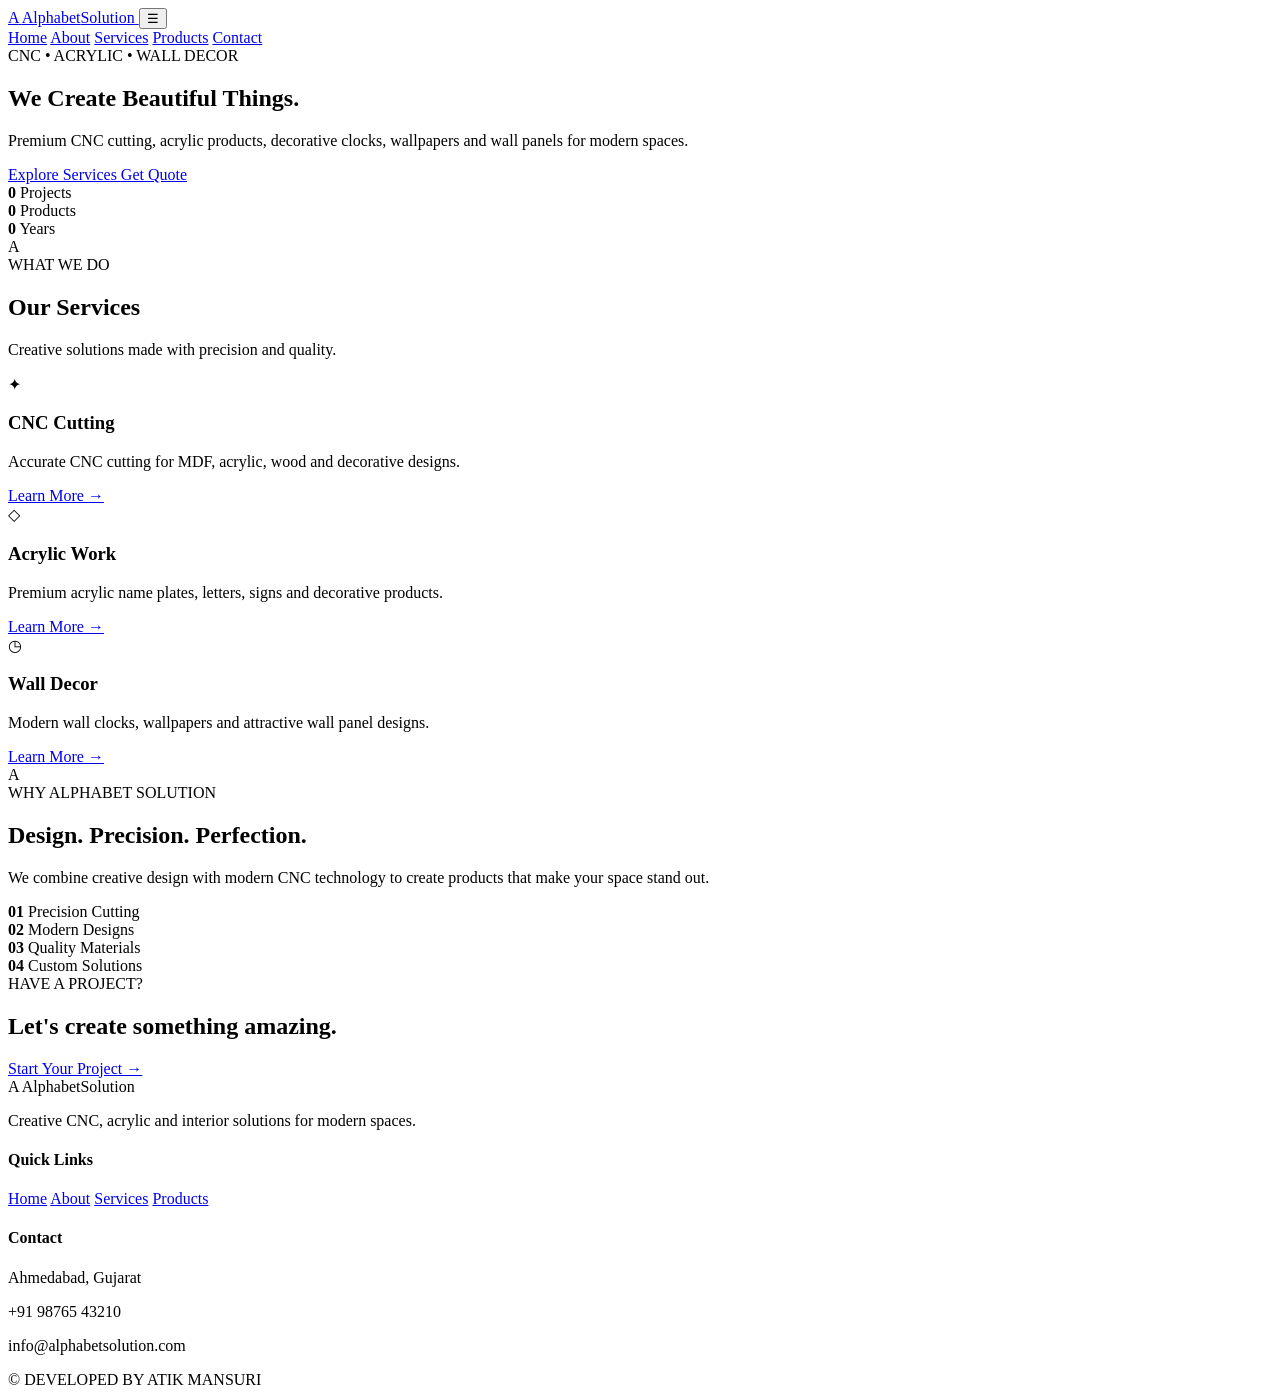
==== index.html @ 38afe5c3 "Add files via upload" ====
<!DOCTYPE html>
<html lang="en">
<head>
    <meta charset="UTF-8">
    <meta name="viewport" content="width=device-width, initial-scale=1.0">

    <title>Alphabet Solution | CNC & Interior Solutions</title>

    <link rel="stylesheet" href="./css/style.css">
    <script src="./js/script.js" defer></script>
</head>

<body>

<!-- NAVBAR -->
<header class="navbar">
    <a href="index.html" class="logo">
        <span class="logo-box">A</span>
        <span>Alphabet<span class="green">Solution</span></span>
    </a>

    <button class="menu-btn" id="menuBtn">☰</button>

    <nav id="nav">
        <a href="index.html" class="active">Home</a>
        <a href="about.html">About</a>
        <a href="services.html">Services</a>
        <a href="products.html">Products</a>
        <a href="contact.html">Contact</a>
    </nav>
</header>


<!-- HERO -->
<section class="hero">

    <div class="hero-content reveal-left">

        <div class="small-title">
            CNC • ACRYLIC • WALL DECOR
        </div>

        <h1>
            We Create
            <span>Beautiful Things.</span>
        </h1>

        <p>
            Premium CNC cutting, acrylic products, decorative
            clocks, wallpapers and wall panels for modern spaces.
        </p>

        <div class="hero-buttons">
            <a href="services.html" class="btn btn-primary">
                Explore Services
            </a>

            <a href="contact.html" class="btn btn-outline">
                Get Quote
            </a>
        </div>

        <div class="hero-mini-stats">
            <div>
                <strong data-count="500">0</strong>
                <span>Projects</span>
            </div>

            <div>
                <strong data-count="50">0</strong>
                <span>Products</span>
            </div>

            <div>
                <strong data-count="5">0</strong>
                <span>Years</span>
            </div>
        </div>

    </div>


    <!-- CSS GRAPHIC -->
    <div class="hero-graphic reveal-right">

        <div class="glow-circle"></div>

        <div class="machine">

            <div class="machine-top">
                <div class="top-light"></div>
            </div>

            <div class="machine-body">

                <div class="machine-screen">
                    <span></span>
                    <span></span>
                    <span></span>
                </div>

                <div class="machine-window">
                    <div class="laser"></div>
                    <div class="cut-head"></div>

                    <div class="work-piece">
                        A
                    </div>
                </div>

                <div class="machine-panel">
                    <span></span>
                    <span></span>
                    <span></span>
                </div>

            </div>

            <div class="machine-leg leg-left"></div>
            <div class="machine-leg leg-right"></div>

        </div>

        <div class="floating-shape diamond"></div>
        <div class="floating-shape circle"></div>
        <div class="floating-square"></div>

    </div>

</section>


<!-- SERVICES -->
<section class="section">

    <div class="section-heading reveal">
        <span>WHAT WE DO</span>
        <h2>Our <b>Services</b></h2>
        <p>Creative solutions made with precision and quality.</p>
    </div>

    <div class="cards">

        <div class="service-card reveal">
            <div class="card-icon">✦</div>
            <h3>CNC Cutting</h3>
            <p>
                Accurate CNC cutting for MDF, acrylic, wood
                and decorative designs.
            </p>
            <a href="services.html">Learn More →</a>
        </div>

        <div class="service-card reveal">
            <div class="card-icon">◇</div>
            <h3>Acrylic Work</h3>
            <p>
                Premium acrylic name plates, letters,
                signs and decorative products.
            </p>
            <a href="services.html">Learn More →</a>
        </div>

        <div class="service-card reveal">
            <div class="card-icon">◷</div>
            <h3>Wall Decor</h3>
            <p>
                Modern wall clocks, wallpapers and
                attractive wall panel designs.
            </p>
            <a href="services.html">Learn More →</a>
        </div>

    </div>

</section>


<!-- FEATURE -->
<section class="feature-section">

    <div class="feature-visual reveal-left">

        <div class="abstract-panel">
            <div class="panel-line line-one"></div>
            <div class="panel-line line-two"></div>

            <div class="abstract-letter">A</div>

            <div class="small-orb orb-one"></div>
            <div class="small-orb orb-two"></div>
        </div>

    </div>

    <div class="feature-content reveal-right">

        <span class="eyebrow">WHY ALPHABET SOLUTION</span>

        <h2>
            Design. Precision.
            <span>Perfection.</span>
        </h2>

        <p>
            We combine creative design with modern CNC technology
            to create products that make your space stand out.
        </p>

        <div class="feature-list">

            <div>
                <b>01</b>
                <span>Precision Cutting</span>
            </div>

            <div>
                <b>02</b>
                <span>Modern Designs</span>
            </div>

            <div>
                <b>03</b>
                <span>Quality Materials</span>
            </div>

            <div>
                <b>04</b>
                <span>Custom Solutions</span>
            </div>

        </div>

    </div>

</section>


<!-- CTA -->
<section class="cta reveal">

    <div>
        <span>HAVE A PROJECT?</span>
        <h2>Let's create something amazing.</h2>
    </div>

    <a href="contact.html" class="btn btn-primary">
        Start Your Project →
    </a>

</section>


<!-- FOOTER -->
<footer>

    <div class="footer-grid">

        <div>
            <div class="footer-logo">
                <span class="logo-box">A</span>
                Alphabet<span>Solution</span>
            </div>

            <p>
                Creative CNC, acrylic and interior
                solutions for modern spaces.
            </p>
        </div>

        <div>
            <h4>Quick Links</h4>
            <a href="index.html">Home</a>
            <a href="about.html">About</a>
            <a href="services.html">Services</a>
            <a href="products.html">Products</a>
        </div>

        <div>
            <h4>Contact</h4>
            <p>Ahmedabad, Gujarat</p>
            <p>+91 98765 43210</p>
            <p>info@alphabetsolution.com</p>
        </div>

    </div>

    <div class="copyright">
        © DEVELOPED BY ATIK MANSURI
    </div>

</footer>

</body>
</html>
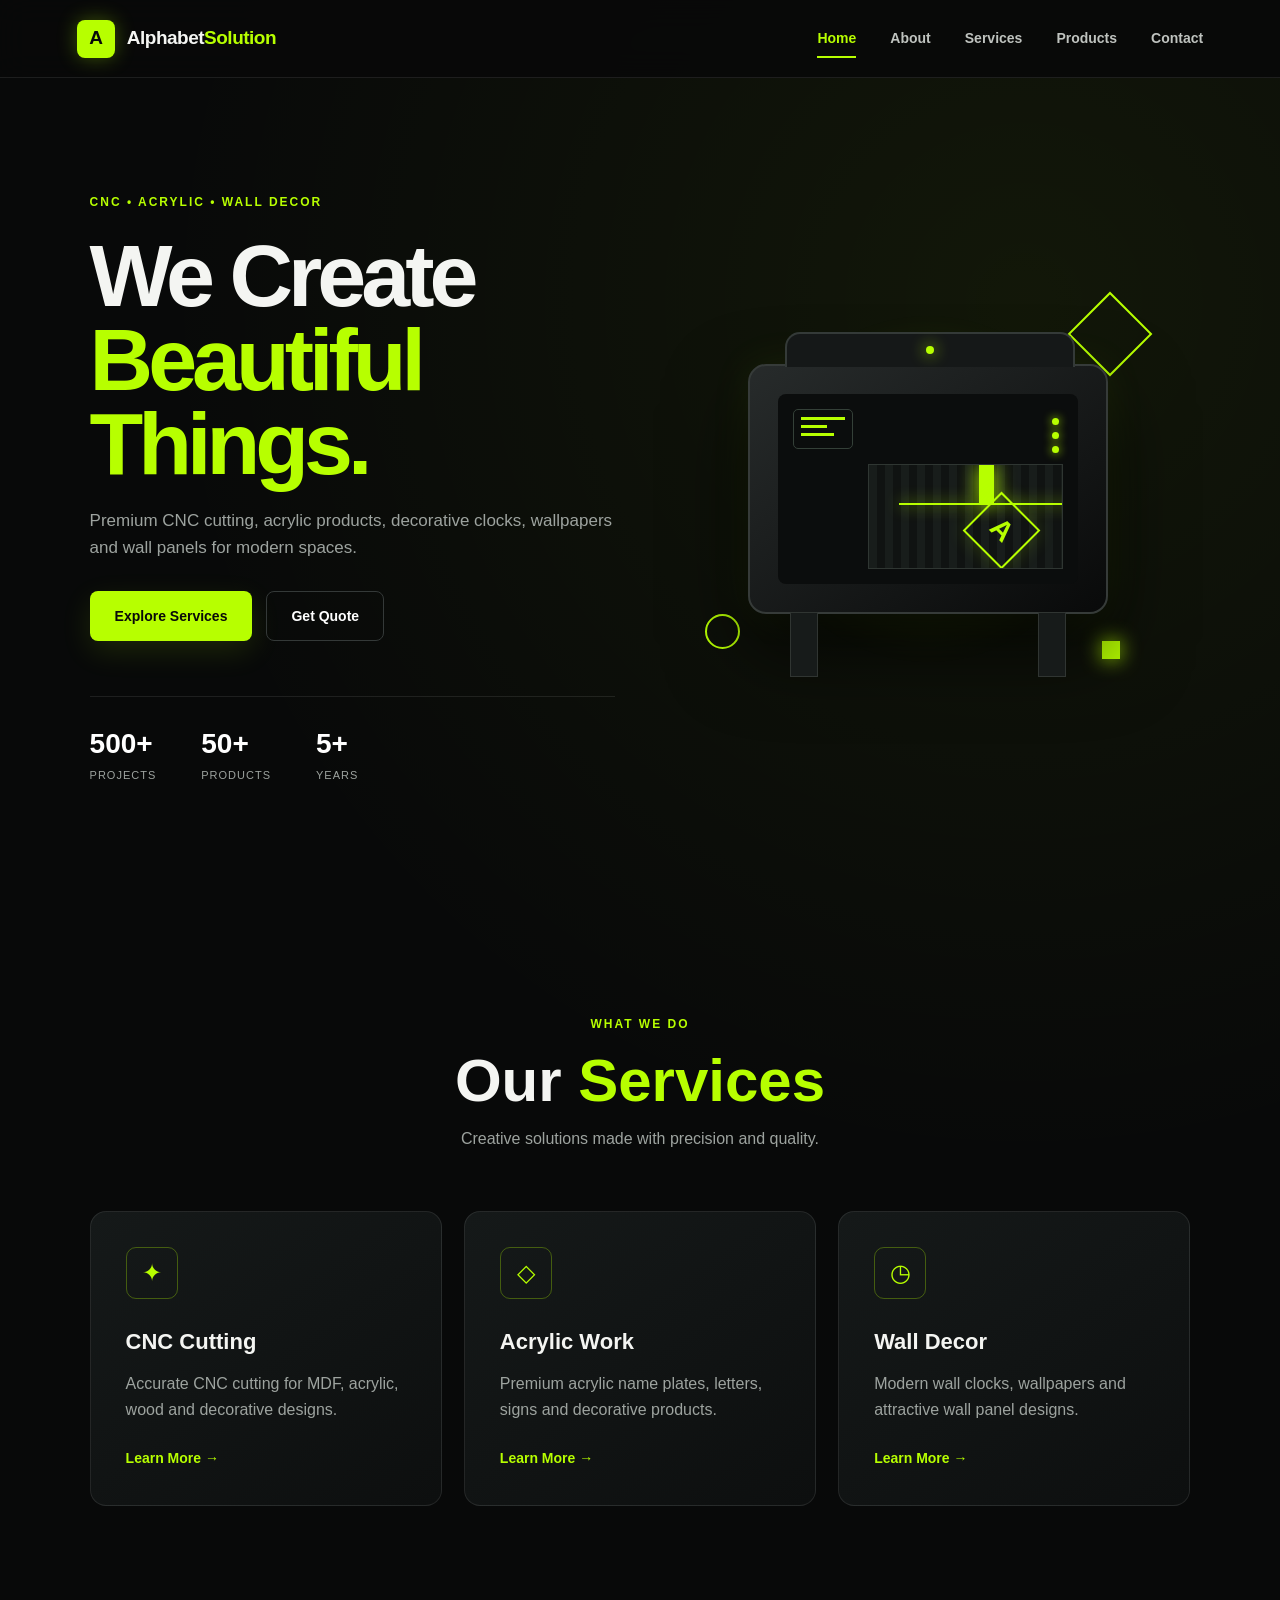
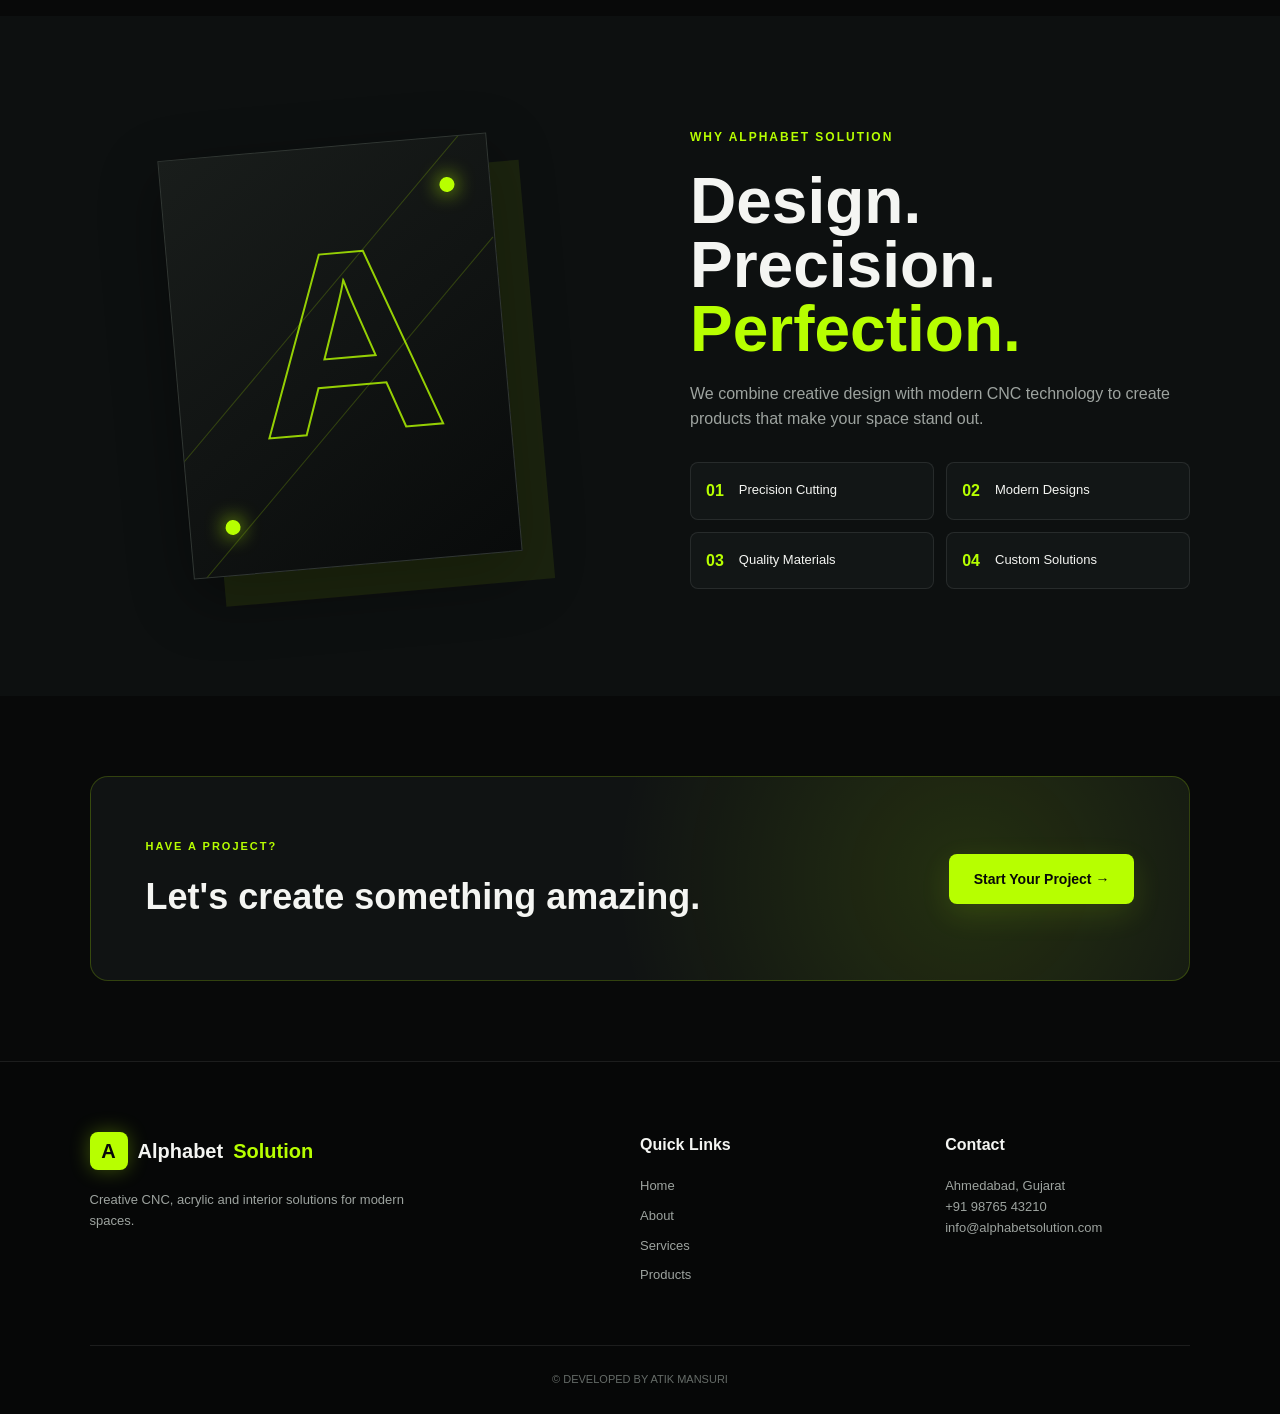
==== commit a7c97b6f: "Update index.html" ====
--- a/index.html
+++ b/index.html
@@ -6,8 +6,8 @@
 
     <title>Alphabet Solution | CNC & Interior Solutions</title>
 
-    <link rel="stylesheet" href="./css/style.css">
-    <script src="./js/script.js" defer></script>
+    <link rel="stylesheet" href="css.css">
+    <script src="java.js" defer></script>
 </head>
 
 <body>
@@ -292,4 +292,4 @@
 </footer>
 
 </body>
-</html>+</html>
--- a/css.css
+++ b/css.css
@@ -0,0 +1,2655 @@
+/* =========================================
+   ALPHABET SOLUTION
+   MAIN CSS
+========================================= */
+
+:root {
+    --bg: #080909;
+    --bg2: #101212;
+    --card: #131616;
+    --card2: #181c1c;
+    --text: #f4f5f2;
+    --muted: #9da39f;
+    --green: #b7ff00;
+    --green-dark: #7ea900;
+    --border: rgba(255,255,255,.09);
+    --shadow: 0 20px 60px rgba(0,0,0,.4);
+}
+
+
+* {
+    margin: 0;
+    padding: 0;
+    box-sizing: border-box;
+}
+
+
+html {
+    scroll-behavior: smooth;
+}
+
+
+body {
+    background:
+        radial-gradient(
+            circle at 80% 10%,
+            rgba(183,255,0,.06),
+            transparent 30%
+        ),
+        var(--bg);
+
+    color: var(--text);
+
+    font-family:
+        Arial,
+        Helvetica,
+        sans-serif;
+
+    line-height: 1.6;
+
+    overflow-x: hidden;
+}
+
+
+a {
+    color: inherit;
+    text-decoration: none;
+}
+
+
+button,
+input,
+textarea,
+select {
+    font: inherit;
+}
+
+
+button {
+    cursor: pointer;
+}
+
+
+/* =========================================
+   NAVBAR
+========================================= */
+
+.navbar {
+    height: 78px;
+
+    padding: 0 6%;
+
+    display: flex;
+    align-items: center;
+    justify-content: space-between;
+
+    background: rgba(8,9,9,.88);
+
+    border-bottom: 1px solid var(--border);
+
+    backdrop-filter: blur(15px);
+
+    position: sticky;
+    top: 0;
+
+    z-index: 1000;
+}
+
+
+.logo {
+    display: flex;
+    align-items: center;
+    gap: 12px;
+
+    font-size: 19px;
+    font-weight: 800;
+
+    letter-spacing: -.5px;
+}
+
+
+.logo-box {
+    width: 38px;
+    height: 38px;
+
+    display: grid;
+    place-items: center;
+
+    background: var(--green);
+
+    color: #080909;
+
+    font-weight: 900;
+
+    border-radius: 8px;
+
+    box-shadow:
+        0 0 20px rgba(183,255,0,.3);
+}
+
+
+.green,
+.footer-logo span:last-child {
+    color: var(--green);
+}
+
+
+nav {
+    display: flex;
+    align-items: center;
+    gap: 34px;
+}
+
+
+nav a {
+    color: #bfc3bf;
+
+    font-size: 14px;
+    font-weight: 600;
+
+    position: relative;
+
+    transition: .3s;
+}
+
+
+nav a:hover,
+nav a.active {
+    color: var(--green);
+}
+
+
+nav a::after {
+    content: "";
+
+    position: absolute;
+
+    left: 0;
+    bottom: -8px;
+
+    width: 0;
+    height: 2px;
+
+    background: var(--green);
+
+    transition: .3s;
+}
+
+
+nav a:hover::after,
+nav a.active::after {
+    width: 100%;
+}
+
+
+.menu-btn {
+    display: none;
+
+    background: none;
+    border: none;
+
+    color: white;
+
+    font-size: 28px;
+}
+
+
+/* =========================================
+   BUTTONS
+========================================= */
+
+.btn {
+    display: inline-flex;
+
+    align-items: center;
+    justify-content: center;
+
+    min-height: 50px;
+
+    padding: 0 24px;
+
+    border-radius: 8px;
+
+    font-size: 14px;
+    font-weight: 800;
+
+    transition: .3s;
+
+    border: 1px solid transparent;
+}
+
+
+.btn-primary {
+    background: var(--green);
+    color: #090a08;
+
+    box-shadow:
+        0 10px 30px rgba(183,255,0,.12);
+}
+
+
+.btn-primary:hover {
+    transform: translateY(-4px);
+
+    box-shadow:
+        0 15px 40px rgba(183,255,0,.25);
+}
+
+
+.btn-outline {
+    border-color: #343938;
+
+    color: white;
+
+    background: transparent;
+}
+
+
+.btn-outline:hover {
+    border-color: var(--green);
+    color: var(--green);
+
+    transform: translateY(-4px);
+}
+
+
+/* =========================================
+   HERO
+========================================= */
+
+.hero {
+    min-height: calc(100vh - 78px);
+
+    padding: 80px 7%;
+
+    display: grid;
+
+    grid-template-columns:
+        1fr
+        1fr;
+
+    gap: 50px;
+
+    align-items: center;
+
+    position: relative;
+}
+
+
+.hero-content {
+    max-width: 650px;
+}
+
+
+.small-title,
+.eyebrow,
+.page-hero-content > span,
+.section-heading > span {
+    color: var(--green);
+
+    font-size: 12px;
+
+    font-weight: 900;
+
+    letter-spacing: 2px;
+}
+
+
+.hero h1 {
+    font-size: clamp(52px, 7vw, 88px);
+
+    line-height: .95;
+
+    letter-spacing: -5px;
+
+    margin: 22px 0;
+}
+
+
+.hero h1 span {
+    display: block;
+    color: var(--green);
+}
+
+
+.hero p {
+    color: var(--muted);
+
+    max-width: 560px;
+
+    font-size: 17px;
+
+    margin-bottom: 30px;
+}
+
+
+.hero-buttons {
+    display: flex;
+    gap: 14px;
+    flex-wrap: wrap;
+}
+
+
+.hero-mini-stats {
+    display: flex;
+
+    gap: 45px;
+
+    margin-top: 55px;
+
+    padding-top: 25px;
+
+    border-top: 1px solid var(--border);
+}
+
+
+.hero-mini-stats div {
+    display: flex;
+    flex-direction: column;
+}
+
+
+.hero-mini-stats strong {
+    color: white;
+
+    font-size: 28px;
+}
+
+
+.hero-mini-stats span {
+    color: var(--muted);
+
+    font-size: 11px;
+
+    text-transform: uppercase;
+
+    letter-spacing: 1px;
+}
+
+
+/* =========================================
+   CNC GRAPHIC
+========================================= */
+
+.hero-graphic {
+    position: relative;
+
+    width: 100%;
+    height: 480px;
+
+    display: flex;
+
+    align-items: center;
+    justify-content: center;
+}
+
+
+.glow-circle {
+    position: absolute;
+
+    width: 380px;
+    height: 380px;
+
+    border-radius: 50%;
+
+    background:
+        radial-gradient(
+            circle,
+            rgba(183,255,0,.15),
+            transparent 65%
+        );
+
+    filter: blur(5px);
+}
+
+
+.machine {
+    width: 360px;
+    height: 250px;
+
+    position: relative;
+
+    z-index: 3;
+
+    background:
+        linear-gradient(
+            145deg,
+            #272b2b,
+            #090a0a
+        );
+
+    border: 2px solid #363b39;
+
+    border-radius: 18px;
+
+    box-shadow:
+        0 35px 80px rgba(0,0,0,.7),
+        0 0 40px rgba(183,255,0,.08);
+
+    animation: machineFloat 4s ease-in-out infinite;
+}
+
+
+.machine-top {
+    position: absolute;
+
+    width: 290px;
+    height: 35px;
+
+    left: 35px;
+    top: -34px;
+
+    background: #151818;
+
+    border: 2px solid #343a38;
+
+    border-bottom: none;
+
+    border-radius: 15px 15px 0 0;
+}
+
+
+.top-light {
+    width: 8px;
+    height: 8px;
+
+    border-radius: 50%;
+
+    background: var(--green);
+
+    box-shadow: 0 0 15px var(--green);
+
+    margin: 12px auto;
+}
+
+
+.machine-body {
+    position: absolute;
+
+    inset: 28px;
+
+    background: #0b0d0d;
+
+    border-radius: 8px;
+
+    overflow: hidden;
+}
+
+
+.machine-screen {
+    position: absolute;
+
+    top: 15px;
+    left: 15px;
+
+    width: 60px;
+    height: 40px;
+
+    border: 1px solid #344038;
+
+    border-radius: 5px;
+
+    padding: 7px;
+}
+
+
+.machine-screen span {
+    display: block;
+
+    height: 3px;
+
+    background: var(--green);
+
+    margin-bottom: 5px;
+
+    animation: screenBlink 1.5s infinite;
+}
+
+
+.machine-screen span:nth-child(2) {
+    width: 60%;
+}
+
+
+.machine-screen span:nth-child(3) {
+    width: 75%;
+}
+
+
+.machine-window {
+    position: absolute;
+
+    left: 90px;
+    right: 15px;
+    bottom: 15px;
+
+    height: 105px;
+
+    background:
+        repeating-linear-gradient(
+            90deg,
+            #181d1b 0,
+            #181d1b 8px,
+            #101312 8px,
+            #101312 16px
+        );
+
+    border: 1px solid #2f3632;
+
+    overflow: hidden;
+}
+
+
+.work-piece {
+    position: absolute;
+
+    left: 105px;
+    top: 38px;
+
+    width: 55px;
+    height: 55px;
+
+    display: grid;
+    place-items: center;
+
+    color: var(--green);
+
+    border: 2px solid var(--green);
+
+    font-size: 28px;
+    font-weight: 900;
+
+    transform: rotate(45deg);
+
+    box-shadow: 0 0 20px rgba(183,255,0,.2);
+}
+
+
+.work-piece::first-letter {
+    transform: rotate(-45deg);
+}
+
+
+.cut-head {
+    position: absolute;
+
+    top: 0;
+
+    left: 110px;
+
+    width: 15px;
+    height: 38px;
+
+    background: var(--green);
+
+    box-shadow: 0 0 20px var(--green);
+
+    animation: cutterMove 3s infinite ease-in-out;
+}
+
+
+.laser {
+    position: absolute;
+
+    top: 38px;
+    left: 30px;
+
+    width: 220px;
+    height: 2px;
+
+    background: var(--green);
+
+    box-shadow: 0 0 15px var(--green);
+
+    animation: laserMove 2s infinite;
+}
+
+
+.machine-panel {
+    position: absolute;
+
+    right: 12px;
+    top: 17px;
+}
+
+
+.machine-panel span {
+    display: block;
+
+    width: 7px;
+    height: 7px;
+
+    border-radius: 50%;
+
+    background: var(--green);
+
+    margin: 7px;
+
+    box-shadow: 0 0 10px var(--green);
+}
+
+
+.machine-leg {
+    position: absolute;
+
+    width: 28px;
+    height: 65px;
+
+    bottom: -65px;
+
+    background: #171b1a;
+
+    border: 1px solid #303532;
+}
+
+
+.leg-left {
+    left: 40px;
+}
+
+
+.leg-right {
+    right: 40px;
+}
+
+
+/* floating objects */
+
+.floating-shape,
+.floating-square {
+    position: absolute;
+
+    border: 2px solid var(--green);
+
+    z-index: 1;
+}
+
+
+.diamond {
+    width: 60px;
+    height: 60px;
+
+    right: 50px;
+    top: 55px;
+
+    transform: rotate(45deg);
+
+    animation: rotateShape 8s linear infinite;
+}
+
+
+.circle {
+    width: 35px;
+    height: 35px;
+
+    border-radius: 50%;
+
+    left: 40px;
+    bottom: 80px;
+
+    animation: floating 3s infinite ease-in-out;
+}
+
+
+.floating-square {
+    width: 18px;
+    height: 18px;
+
+    right: 70px;
+    bottom: 70px;
+
+    background: var(--green);
+
+    box-shadow: 0 0 20px var(--green);
+
+    animation: floating 2s infinite ease-in-out;
+}
+
+
+/* =========================================
+   SECTIONS
+========================================= */
+
+.section {
+    padding: 110px 7%;
+}
+
+
+.section-heading {
+    text-align: center;
+
+    max-width: 700px;
+
+    margin: 0 auto 60px;
+}
+
+
+.section-heading h2 {
+    font-size: clamp(38px, 5vw, 60px);
+
+    line-height: 1;
+
+    margin: 15px 0;
+}
+
+
+.section-heading h2 b {
+    color: var(--green);
+}
+
+
+.section-heading p {
+    color: var(--muted);
+}
+
+
+/* =========================================
+   SERVICE CARDS
+========================================= */
+
+.cards {
+    display: grid;
+
+    grid-template-columns:
+        repeat(3, 1fr);
+
+    gap: 22px;
+}
+
+
+.service-card {
+    padding: 35px;
+
+    background:
+        linear-gradient(
+            145deg,
+            #151919,
+            #0d0f0f
+        );
+
+    border: 1px solid var(--border);
+
+    border-radius: 16px;
+
+    transition: .4s;
+
+    position: relative;
+
+    overflow: hidden;
+}
+
+
+.service-card::before {
+    content: "";
+
+    position: absolute;
+
+    width: 120px;
+    height: 120px;
+
+    border-radius: 50%;
+
+    background: var(--green);
+
+    filter: blur(70px);
+
+    opacity: 0;
+
+    right: -60px;
+    top: -60px;
+
+    transition: .4s;
+}
+
+
+.service-card:hover {
+    transform: translateY(-10px);
+
+    border-color:
+        rgba(183,255,0,.3);
+}
+
+
+.service-card:hover::before {
+    opacity: .15;
+}
+
+
+.card-icon {
+    width: 52px;
+    height: 52px;
+
+    display: grid;
+    place-items: center;
+
+    border: 1px solid rgba(183,255,0,.3);
+
+    color: var(--green);
+
+    font-size: 24px;
+
+    border-radius: 10px;
+
+    margin-bottom: 25px;
+}
+
+
+.service-card h3 {
+    font-size: 22px;
+
+    margin-bottom: 12px;
+}
+
+
+.service-card p {
+    color: var(--muted);
+
+    margin-bottom: 22px;
+}
+
+
+.service-card a {
+    color: var(--green);
+
+    font-weight: 700;
+
+    font-size: 14px;
+}
+
+
+/* =========================================
+   FEATURE
+========================================= */
+
+.feature-section {
+    padding: 100px 7%;
+
+    display: grid;
+
+    grid-template-columns:
+        1fr 1fr;
+
+    gap: 100px;
+
+    align-items: center;
+
+    background: #0d1010;
+}
+
+
+.feature-visual {
+    min-height: 480px;
+
+    display: grid;
+    place-items: center;
+}
+
+
+.abstract-panel {
+    width: 330px;
+    height: 420px;
+
+    position: relative;
+
+    border: 1px solid #313733;
+
+    background:
+        linear-gradient(
+            145deg,
+            #191d1b,
+            #090b0b
+        );
+
+    transform: rotate(-5deg);
+
+    box-shadow:
+        30px 30px 0 rgba(183,255,0,.08),
+        var(--shadow);
+
+    overflow: hidden;
+}
+
+
+.abstract-letter {
+    position: absolute;
+
+    left: 80px;
+    top: 65px;
+
+    font-size: 260px;
+
+    line-height: 1;
+
+    font-weight: 900;
+
+    color: transparent;
+
+    -webkit-text-stroke:
+        2px var(--green);
+
+    opacity: .8;
+}
+
+
+.panel-line {
+    position: absolute;
+
+    width: 500px;
+    height: 1px;
+
+    background: var(--green);
+
+    opacity: .2;
+
+    transform: rotate(-45deg);
+}
+
+
+.line-one {
+    top: 150px;
+    left: -100px;
+}
+
+
+.line-two {
+    top: 280px;
+    left: -100px;
+}
+
+
+.small-orb {
+    position: absolute;
+
+    width: 15px;
+    height: 15px;
+
+    border-radius: 50%;
+
+    background: var(--green);
+
+    box-shadow: 0 0 20px var(--green);
+}
+
+
+.orb-one {
+    right: 35px;
+    top: 40px;
+}
+
+
+.orb-two {
+    left: 35px;
+    bottom: 40px;
+}
+
+
+.feature-content h2 {
+    font-size: clamp(40px, 5vw, 65px);
+
+    line-height: 1;
+
+    margin: 20px 0;
+}
+
+
+.feature-content h2 span {
+    display: block;
+
+    color: var(--green);
+}
+
+
+.feature-content > p {
+    color: var(--muted);
+
+    max-width: 550px;
+
+    margin-bottom: 30px;
+}
+
+
+.feature-list {
+    display: grid;
+
+    grid-template-columns:
+        1fr 1fr;
+
+    gap: 12px;
+}
+
+
+.feature-list div {
+    display: flex;
+
+    gap: 15px;
+
+    align-items: center;
+
+    padding: 15px;
+
+    background: #121616;
+
+    border: 1px solid var(--border);
+
+    border-radius: 8px;
+}
+
+
+.feature-list b {
+    color: var(--green);
+}
+
+
+.feature-list span {
+    font-size: 13px;
+}
+
+
+/* =========================================
+   CTA
+========================================= */
+
+.cta {
+    margin: 80px 7%;
+
+    padding: 55px;
+
+    border: 1px solid rgba(183,255,0,.2);
+
+    border-radius: 18px;
+
+    background:
+        radial-gradient(
+            circle at 80% 50%,
+            rgba(183,255,0,.12),
+            transparent 40%
+        ),
+        #101313;
+
+    display: flex;
+
+    align-items: center;
+
+    justify-content: space-between;
+
+    gap: 30px;
+}
+
+
+.cta span {
+    color: var(--green);
+
+    font-size: 11px;
+
+    letter-spacing: 2px;
+
+    font-weight: 900;
+}
+
+
+.cta h2 {
+    font-size: 36px;
+
+    margin-top: 10px;
+}
+
+
+/* =========================================
+   PAGE HERO
+========================================= */
+
+.page-hero {
+    min-height: 430px;
+
+    padding: 100px 7%;
+
+    position: relative;
+
+    display: flex;
+
+    align-items: center;
+
+    overflow: hidden;
+
+    border-bottom: 1px solid var(--border);
+}
+
+
+.page-hero-content {
+    position: relative;
+
+    z-index: 2;
+
+    max-width: 800px;
+}
+
+
+.page-hero h1 {
+    font-size: clamp(48px, 7vw, 82px);
+
+    line-height: .95;
+
+    letter-spacing: -4px;
+
+    margin: 20px 0;
+}
+
+
+.page-hero h1 b {
+    display: block;
+
+    color: var(--green);
+}
+
+
+.page-hero p {
+    color: var(--muted);
+
+    font-size: 17px;
+
+    max-width: 600px;
+}
+
+
+.page-shape {
+    position: absolute;
+
+    width: 450px;
+    height: 450px;
+
+    right: -150px;
+    top: -80px;
+
+    border: 1px solid rgba(183,255,0,.2);
+
+    transform: rotate(45deg);
+
+    box-shadow:
+        0 0 100px rgba(183,255,0,.08);
+
+    animation: rotateShape 15s linear infinite;
+}
+
+
+.page-shape::before {
+    content: "";
+
+    position: absolute;
+
+    inset: 60px;
+
+    border: 1px solid rgba(183,255,0,.2);
+}
+
+
+/* =========================================
+   ABOUT
+========================================= */
+
+.about-section {
+    padding: 120px 7%;
+
+    display: grid;
+
+    grid-template-columns:
+        1fr 1fr;
+
+    gap: 100px;
+
+    align-items: center;
+}
+
+
+.about-visual {
+    display: grid;
+    place-items: center;
+}
+
+
+.about-card {
+    width: 360px;
+    height: 400px;
+
+    position: relative;
+
+    background:
+        linear-gradient(
+            145deg,
+            #1a1e1d,
+            #0a0c0c
+        );
+
+    border: 1px solid #303633;
+
+    overflow: hidden;
+
+    display: grid;
+
+    place-items: center;
+
+    box-shadow: var(--shadow);
+}
+
+
+.big-a {
+    font-size: 270px;
+
+    font-weight: 900;
+
+    line-height: 1;
+
+    color: transparent;
+
+    -webkit-text-stroke:
+        2px var(--green);
+}
+
+
+.about-ring {
+    position: absolute;
+
+    border-radius: 50%;
+
+    border: 1px solid var(--green);
+
+    opacity: .3;
+}
+
+
+.ring-one {
+    width: 260px;
+    height: 260px;
+}
+
+
+.ring-two {
+    width: 330px;
+    height: 330px;
+}
+
+
+.about-dot {
+    position: absolute;
+
+    width: 15px;
+    height: 15px;
+
+    border-radius: 50%;
+
+    background: var(--green);
+
+    box-shadow: 0 0 30px var(--green);
+
+    top: 50px;
+    right: 50px;
+}
+
+
+.about-content h2 {
+    font-size: clamp(40px, 5vw, 65px);
+
+    line-height: 1;
+
+    margin: 20px 0;
+}
+
+
+.about-content h2 span {
+    color: var(--green);
+}
+
+
+.about-content > p {
+    color: var(--muted);
+
+    margin-bottom: 18px;
+}
+
+
+.about-points {
+    display: grid;
+
+    grid-template-columns:
+        1fr 1fr;
+
+    gap: 12px;
+
+    margin-top: 30px;
+}
+
+
+.about-points div {
+    display: flex;
+
+    gap: 12px;
+
+    align-items: center;
+
+    padding: 14px;
+
+    background: var(--card);
+
+    border: 1px solid var(--border);
+
+    border-radius: 8px;
+}
+
+
+.about-points b {
+    color: var(--green);
+}
+
+
+/* =========================================
+   STATS
+========================================= */
+
+.stats-section {
+    padding: 70px 7%;
+
+    display: grid;
+
+    grid-template-columns:
+        repeat(4, 1fr);
+
+    background: #101313;
+
+    border-top: 1px solid var(--border);
+    border-bottom: 1px solid var(--border);
+}
+
+
+.stat {
+    text-align: center;
+
+    padding: 20px;
+
+    border-right: 1px solid var(--border);
+}
+
+
+.stat:last-child {
+    border: none;
+}
+
+
+.stat strong {
+    display: block;
+
+    color: var(--green);
+
+    font-size: 50px;
+
+    line-height: 1;
+}
+
+
+.stat span {
+    display: block;
+
+    color: var(--muted);
+
+    margin-top: 10px;
+
+    font-size: 12px;
+
+    text-transform: uppercase;
+
+    letter-spacing: 1px;
+}
+
+
+/* =========================================
+   VALUES
+========================================= */
+
+.values-grid {
+    display: grid;
+
+    grid-template-columns:
+        repeat(3, 1fr);
+
+    gap: 22px;
+}
+
+
+.value-card {
+    padding: 35px;
+
+    background: var(--card);
+
+    border: 1px solid var(--border);
+
+    border-radius: 14px;
+
+    transition: .3s;
+}
+
+
+.value-card:hover {
+    transform: translateY(-8px);
+
+    border-color:
+        rgba(183,255,0,.3);
+}
+
+
+.value-card > span {
+    color: var(--green);
+
+    font-size: 13px;
+}
+
+
+.value-card h3 {
+    font-size: 25px;
+
+    margin: 25px 0 10px;
+}
+
+
+.value-card p {
+    color: var(--muted);
+}
+
+
+/* =========================================
+   SERVICES PAGE
+========================================= */
+
+.service-grid-large {
+    display: grid;
+
+    grid-template-columns:
+        repeat(3, 1fr);
+
+    gap: 22px;
+}
+
+
+.large-service {
+    padding: 35px;
+
+    min-height: 390px;
+
+    background:
+        linear-gradient(
+            145deg,
+            #171b1a,
+            #0c0f0f
+        );
+
+    border: 1px solid var(--border);
+
+    border-radius: 15px;
+
+    position: relative;
+
+    overflow: hidden;
+
+    transition: .4s;
+}
+
+
+.large-service:hover {
+    transform: translateY(-8px);
+
+    border-color:
+        rgba(183,255,0,.35);
+}
+
+
+.service-number {
+    position: absolute;
+
+    right: 25px;
+    top: 20px;
+
+    color: rgba(255,255,255,.1);
+
+    font-size: 55px;
+
+    font-weight: 900;
+}
+
+
+.service-symbol {
+    width: 60px;
+    height: 60px;
+
+    display: grid;
+    place-items: center;
+
+    color: var(--green);
+
+    border: 1px solid rgba(183,255,0,.3);
+
+    border-radius: 10px;
+
+    font-size: 27px;
+
+    margin-bottom: 40px;
+}
+
+
+.large-service h3 {
+    font-size: 26px;
+
+    margin-bottom: 15px;
+}
+
+
+.large-service p {
+    color: var(--muted);
+
+    margin-bottom: 25px;
+}
+
+
+.large-service ul {
+    list-style: none;
+
+    color: #c5cac6;
+
+    font-size: 14px;
+}
+
+
+.large-service li {
+    margin: 9px 0;
+}
+
+
+/* =========================================
+   PRODUCTS
+========================================= */
+
+.filters {
+    display: flex;
+
+    justify-content: center;
+
+    gap: 10px;
+
+    flex-wrap: wrap;
+
+    margin-bottom: 45px;
+}
+
+
+.filter {
+    border: 1px solid var(--border);
+
+    background: transparent;
+
+    color: #b8bdb9;
+
+    padding: 11px 20px;
+
+    border-radius: 50px;
+
+    transition: .3s;
+}
+
+
+.filter:hover,
+.filter.active {
+    color: #090a08;
+
+    background: var(--green);
+
+    border-color: var(--green);
+}
+
+
+.products-grid {
+    display: grid;
+
+    grid-template-columns:
+        repeat(3, 1fr);
+
+    gap: 22px;
+}
+
+
+.product-card {
+    background: var(--card);
+
+    border: 1px solid var(--border);
+
+    border-radius: 15px;
+
+    overflow: hidden;
+
+    transition: .4s;
+}
+
+
+.product-card:hover {
+    transform: translateY(-8px);
+
+    border-color:
+        rgba(183,255,0,.3);
+}
+
+
+.product-visual {
+    height: 260px;
+
+    position: relative;
+
+    display: grid;
+
+    place-items: center;
+
+    overflow: hidden;
+
+    background: #0c0f0f;
+}
+
+
+/* Acrylic */
+.acrylic-visual {
+    background:
+        radial-gradient(
+            circle,
+            rgba(183,255,0,.15),
+            transparent 60%
+        );
+}
+
+
+.acrylic-letter {
+    font-size: 130px;
+
+    font-weight: 900;
+
+    color: transparent;
+
+    -webkit-text-stroke:
+        3px var(--green);
+
+    animation: floating 3s infinite ease-in-out;
+}
+
+
+.shine {
+    position: absolute;
+
+    width: 180px;
+    height: 500px;
+
+    background:
+        linear-gradient(
+            transparent,
+            rgba(255,255,255,.12),
+            transparent
+        );
+
+    transform: rotate(25deg);
+
+    animation: shineMove 3s infinite;
+}
+
+
+/* Clock */
+.clock-face {
+    width: 170px;
+    height: 170px;
+
+    border-radius: 50%;
+
+    border: 3px solid var(--green);
+
+    position: relative;
+
+    box-shadow:
+        0 0 30px rgba(183,255,0,.15);
+}
+
+
+.clock-hand {
+    position: absolute;
+
+    left: 50%;
+    bottom: 50%;
+
+    width: 3px;
+
+    transform-origin: bottom;
+
+    background: var(--green);
+
+    border-radius: 5px;
+}
+
+
+.hour {
+    height: 50px;
+
+    transform: rotate(40deg);
+}
+
+
+.minute {
+    height: 65px;
+
+    transform: rotate(125deg);
+}
+
+
+.clock-center {
+    position: absolute;
+
+    width: 12px;
+    height: 12px;
+
+    background: var(--green);
+
+    border-radius: 50%;
+
+    left: calc(50% - 6px);
+    top: calc(50% - 6px);
+}
+
+
+.number {
+    position: absolute;
+
+    color: var(--green);
+
+    font-size: 13px;
+}
+
+
+.n12 {
+    top: 10px;
+    left: 50%;
+
+    transform: translateX(-50%);
+}
+
+
+.n3 {
+    right: 12px;
+    top: 50%;
+
+    transform: translateY(-50%);
+}
+
+
+.n6 {
+    bottom: 10px;
+    left: 50%;
+
+    transform: translateX(-50%);
+}
+
+
+.n9 {
+    left: 12px;
+    top: 50%;
+
+    transform: translateY(-50%);
+}
+
+
+/* Panels */
+.panel-visual {
+    background:
+        linear-gradient(
+            135deg,
+            #171c1a,
+            #0b0d0d
+        );
+}
+
+
+.panel-grid {
+    width: 190px;
+
+    display: grid;
+
+    grid-template-columns:
+        repeat(3, 1fr);
+
+    gap: 6px;
+
+    transform: rotate(-10deg);
+}
+
+
+.panel-grid span {
+    height: 55px;
+
+    border: 1px solid var(--green);
+
+    background:
+        linear-gradient(
+            135deg,
+            rgba(183,255,0,.1),
+            transparent
+        );
+
+    animation: panelPulse 2s infinite alternate;
+}
+
+
+.panel-grid span:nth-child(even) {
+    animation-delay: .3s;
+}
+
+
+/* CNC */
+.cnc-visual {
+    background:
+        repeating-linear-gradient(
+            45deg,
+            #121616,
+            #121616 10px,
+            #0b0e0e 10px,
+            #0b0e0e 20px
+        );
+}
+
+
+.cnc-pattern {
+    width: 170px;
+    height: 170px;
+
+    display: grid;
+
+    grid-template-columns:
+        repeat(2, 1fr);
+
+    gap: 15px;
+
+    transform: rotate(45deg);
+}
+
+
+.cnc-pattern span {
+    border: 2px solid var(--green);
+
+    border-radius: 5px;
+
+    box-shadow:
+        0 0 15px rgba(183,255,0,.1);
+}
+
+
+/* Sign */
+.sign-visual {
+    background:
+        radial-gradient(
+            circle,
+            rgba(183,255,0,.1),
+            transparent 60%
+        );
+}
+
+
+.sign-board {
+    padding: 28px 40px;
+
+    border: 2px solid var(--green);
+
+    color: var(--green);
+
+    font-weight: 900;
+
+    letter-spacing: 5px;
+
+    box-shadow:
+        0 0 30px rgba(183,255,0,.12);
+}
+
+
+/* Wallpaper */
+.wallpaper-visual {
+    background:
+        repeating-linear-gradient(
+            45deg,
+            #1a1f1d,
+            #1a1f1d 20px,
+            #101312 20px,
+            #101312 40px
+        );
+}
+
+
+.wallpaper-lines {
+    width: 180px;
+    height: 180px;
+
+    border: 2px solid var(--green);
+
+    transform: rotate(45deg);
+
+    box-shadow:
+        0 0 0 20px rgba(183,255,0,.03),
+        0 0 0 40px rgba(183,255,0,.02);
+}
+
+
+.product-info {
+    padding: 25px;
+}
+
+
+.product-info > span {
+    color: var(--green);
+
+    font-size: 10px;
+
+    letter-spacing: 2px;
+
+    font-weight: 900;
+}
+
+
+.product-info h3 {
+    margin: 10px 0;
+
+    font-size: 21px;
+}
+
+
+.product-info p {
+    color: var(--muted);
+
+    font-size: 14px;
+
+    margin-bottom: 20px;
+}
+
+
+.product-info a {
+    color: var(--green);
+
+    font-weight: 700;
+
+    font-size: 13px;
+}
+
+
+/* =========================================
+   CONTACT
+========================================= */
+
+.contact-section {
+    padding: 110px 7%;
+
+    display: grid;
+
+    grid-template-columns:
+        .8fr 1.2fr;
+
+    gap: 100px;
+}
+
+
+.contact-info h2 {
+    font-size: clamp(40px, 5vw, 65px);
+
+    line-height: 1;
+
+    margin: 20px 0;
+}
+
+
+.contact-info h2 span {
+    color: var(--green);
+
+    display: block;
+}
+
+
+.contact-info > p {
+    color: var(--muted);
+
+    max-width: 500px;
+
+    margin-bottom: 40px;
+}
+
+
+.contact-item {
+    display: flex;
+
+    gap: 18px;
+
+    align-items: center;
+
+    margin: 25px 0;
+}
+
+
+.contact-icon {
+    width: 48px;
+    height: 48px;
+
+    display: grid;
+    place-items: center;
+
+    color: var(--green);
+
+    border: 1px solid rgba(183,255,0,.25);
+
+    border-radius: 8px;
+}
+
+
+.contact-item small {
+    display: block;
+
+    color: #727875;
+
+    font-size: 9px;
+
+    letter-spacing: 2px;
+
+    margin-bottom: 4px;
+}
+
+
+.contact-item strong {
+    font-size: 14px;
+}
+
+
+.contact-form-box {
+    padding: 35px;
+
+    background: var(--card);
+
+    border: 1px solid var(--border);
+
+    border-radius: 16px;
+}
+
+
+.form-row {
+    display: grid;
+
+    grid-template-columns:
+        1fr 1fr;
+
+    gap: 15px;
+}
+
+
+.form-group {
+    margin-bottom: 18px;
+}
+
+
+.form-group label {
+    display: block;
+
+    font-size: 12px;
+
+    color: #cbd0cc;
+
+    margin-bottom: 7px;
+}
+
+
+.form-group input,
+.form-group textarea,
+.form-group select {
+    width: 100%;
+
+    padding: 14px 15px;
+
+    background: #0b0e0e;
+
+    color: white;
+
+    border: 1px solid #2b312e;
+
+    border-radius: 7px;
+
+    outline: none;
+
+    transition: .3s;
+}
+
+
+.form-group textarea {
+    resize: vertical;
+}
+
+
+.form-group input:focus,
+.form-group textarea:focus,
+.form-group select:focus {
+    border-color: var(--green);
+
+    box-shadow:
+        0 0 0 3px rgba(183,255,0,.05);
+}
+
+
+.form-group select option {
+    background: #111;
+}
+
+
+.form-btn {
+    width: 100%;
+}
+
+
+#formMessage {
+    margin-top: 15px;
+
+    color: var(--green);
+
+    text-align: center;
+
+    font-size: 13px;
+}
+
+
+/* =========================================
+   FOOTER
+========================================= */
+
+footer {
+    padding: 70px 7% 25px;
+
+    background: #060707;
+
+    border-top: 1px solid var(--border);
+}
+
+
+.footer-grid {
+    display: grid;
+
+    grid-template-columns:
+        2fr 1fr 1fr;
+
+    gap: 60px;
+
+    padding-bottom: 50px;
+}
+
+
+.footer-logo {
+    display: flex;
+
+    align-items: center;
+
+    gap: 10px;
+
+    font-size: 20px;
+
+    font-weight: 900;
+
+    margin-bottom: 20px;
+}
+
+
+.footer-grid p {
+    color: var(--muted);
+
+    font-size: 13px;
+
+    max-width: 350px;
+}
+
+
+.footer-grid h4 {
+    margin-bottom: 18px;
+}
+
+
+.footer-grid a {
+    display: block;
+
+    color: var(--muted);
+
+    font-size: 13px;
+
+    margin: 9px 0;
+
+    transition: .3s;
+}
+
+
+.footer-grid a:hover {
+    color: var(--green);
+
+    padding-left: 5px;
+}
+
+
+.copyright {
+    padding-top: 25px;
+
+    border-top: 1px solid var(--border);
+
+    color: #666c68;
+
+    font-size: 11px;
+
+    text-align: center;
+}
+
+
+/* =========================================
+   ANIMATION CLASSES
+========================================= */
+
+.reveal,
+.reveal-left,
+.reveal-right {
+    opacity: 0;
+
+    transition:
+        opacity .8s ease,
+        transform .8s ease;
+}
+
+
+.reveal {
+    transform: translateY(35px);
+}
+
+
+.reveal-left {
+    transform: translateX(-45px);
+}
+
+
+.reveal-right {
+    transform: translateX(45px);
+}
+
+
+.reveal.show,
+.reveal-left.show,
+.reveal-right.show {
+    opacity: 1;
+
+    transform: translate(0);
+}
+
+
+/* =========================================
+   KEYFRAMES
+========================================= */
+
+@keyframes machineFloat {
+
+    0%,
+    100% {
+        transform: translateY(0);
+    }
+
+    50% {
+        transform: translateY(-12px);
+    }
+
+}
+
+
+@keyframes cutterMove {
+
+    0%,
+    100% {
+        left: 60px;
+    }
+
+    50% {
+        left: 200px;
+    }
+
+}
+
+
+@keyframes laserMove {
+
+    0% {
+        opacity: .2;
+        transform: scaleX(.3);
+        transform-origin: left;
+    }
+
+    50% {
+        opacity: 1;
+        transform: scaleX(1);
+    }
+
+    100% {
+        opacity: .2;
+        transform: scaleX(.3);
+        transform-origin: right;
+    }
+
+}
+
+
+@keyframes screenBlink {
+
+    0%,
+    100% {
+        opacity: .3;
+    }
+
+    50% {
+        opacity: 1;
+    }
+
+}
+
+
+@keyframes floating {
+
+    0%,
+    100% {
+        transform: translateY(0);
+    }
+
+    50% {
+        transform: translateY(-18px);
+    }
+
+}
+
+
+@keyframes rotateShape {
+
+    from {
+        transform: rotate(0);
+    }
+
+    to {
+        transform: rotate(360deg);
+    }
+
+}
+
+
+@keyframes shineMove {
+
+    0% {
+        left: -200px;
+    }
+
+    100% {
+        left: 500px;
+    }
+
+}
+
+
+@keyframes panelPulse {
+
+    from {
+        opacity: .3;
+    }
+
+    to {
+        opacity: 1;
+    }
+
+}
+
+
+/* =========================================
+   RESPONSIVE
+========================================= */
+
+@media (max-width: 1000px) {
+
+    .hero,
+    .feature-section,
+    .about-section,
+    .contact-section {
+        grid-template-columns: 1fr;
+    }
+
+
+    .hero {
+        text-align: center;
+    }
+
+
+    .hero-content {
+        margin: auto;
+    }
+
+
+    .hero p {
+        margin-left: auto;
+        margin-right: auto;
+    }
+
+
+    .hero-buttons,
+    .hero-mini-stats {
+        justify-content: center;
+    }
+
+
+    .cards,
+    .service-grid-large,
+    .products-grid {
+        grid-template-columns:
+            repeat(2, 1fr);
+    }
+
+
+    .feature-section {
+        gap: 30px;
+    }
+
+
+    .feature-content {
+        text-align: center;
+    }
+
+
+    .feature-content > p {
+        margin-left: auto;
+        margin-right: auto;
+    }
+
+
+    .feature-list {
+        text-align: left;
+    }
+
+
+    .about-content {
+        text-align: center;
+    }
+
+
+    .about-points {
+        text-align: left;
+    }
+
+
+    .stats-section {
+        grid-template-columns:
+            repeat(2, 1fr);
+    }
+
+
+    .stat:nth-child(2) {
+        border-right: none;
+    }
+
+
+    .stat {
+        border-bottom: 1px solid var(--border);
+    }
+
+}
+
+
+@media (max-width: 700px) {
+
+    .navbar {
+        padding: 0 5%;
+    }
+
+
+    .menu-btn {
+        display: block;
+    }
+
+
+    nav {
+        position: absolute;
+
+        top: 78px;
+        left: 0;
+        right: 0;
+
+        background: #0b0d0d;
+
+        padding: 20px;
+
+        display: none;
+
+        flex-direction: column;
+
+        align-items: stretch;
+
+        gap: 0;
+
+        border-bottom: 1px solid var(--border);
+    }
+
+
+    nav.open {
+        display: flex;
+    }
+
+
+    nav a {
+        padding: 15px;
+
+        border-bottom: 1px solid var(--border);
+    }
+
+
+    .hero {
+        padding: 70px 5%;
+    }
+
+
+    .hero h1 {
+        font-size: 52px;
+
+        letter-spacing: -3px;
+    }
+
+
+    .hero-graphic {
+        height: 400px;
+
+        transform: scale(.75);
+    }
+
+
+    .section,
+    .about-section,
+    .contact-section {
+        padding: 80px 5%;
+    }
+
+
+    .cards,
+    .service-grid-large,
+    .products-grid,
+    .values-grid {
+        grid-template-columns: 1fr;
+    }
+
+
+    .feature-section {
+        padding: 80px 5%;
+    }
+
+
+    .feature-list,
+    .about-points,
+    .form-row {
+        grid-template-columns: 1fr;
+    }
+
+
+    .about-card {
+        width: 300px;
+        height: 350px;
+    }
+
+
+    .stats-section {
+        grid-template-columns: 1fr 1fr;
+
+        padding: 50px 5%;
+    }
+
+
+    .stat {
+        border-right: 1px solid var(--border);
+    }
+
+
+    .stat:nth-child(even) {
+        border-right: none;
+    }
+
+
+    .stat strong {
+        font-size: 38px;
+    }
+
+
+    .cta {
+        margin: 50px 5%;
+
+        padding: 35px;
+
+        flex-direction: column;
+
+        align-items: flex-start;
+    }
+
+
+    .cta h2 {
+        font-size: 28px;
+    }
+
+
+    .page-hero {
+        padding: 80px 5%;
+    }
+
+
+    .page-hero h1 {
+        font-size: 52px;
+
+        letter-spacing: -3px;
+    }
+
+
+    .contact-form-box {
+        padding: 25px;
+    }
+
+
+    .footer-grid {
+        grid-template-columns: 1fr;
+
+        gap: 35px;
+    }
+
+}
